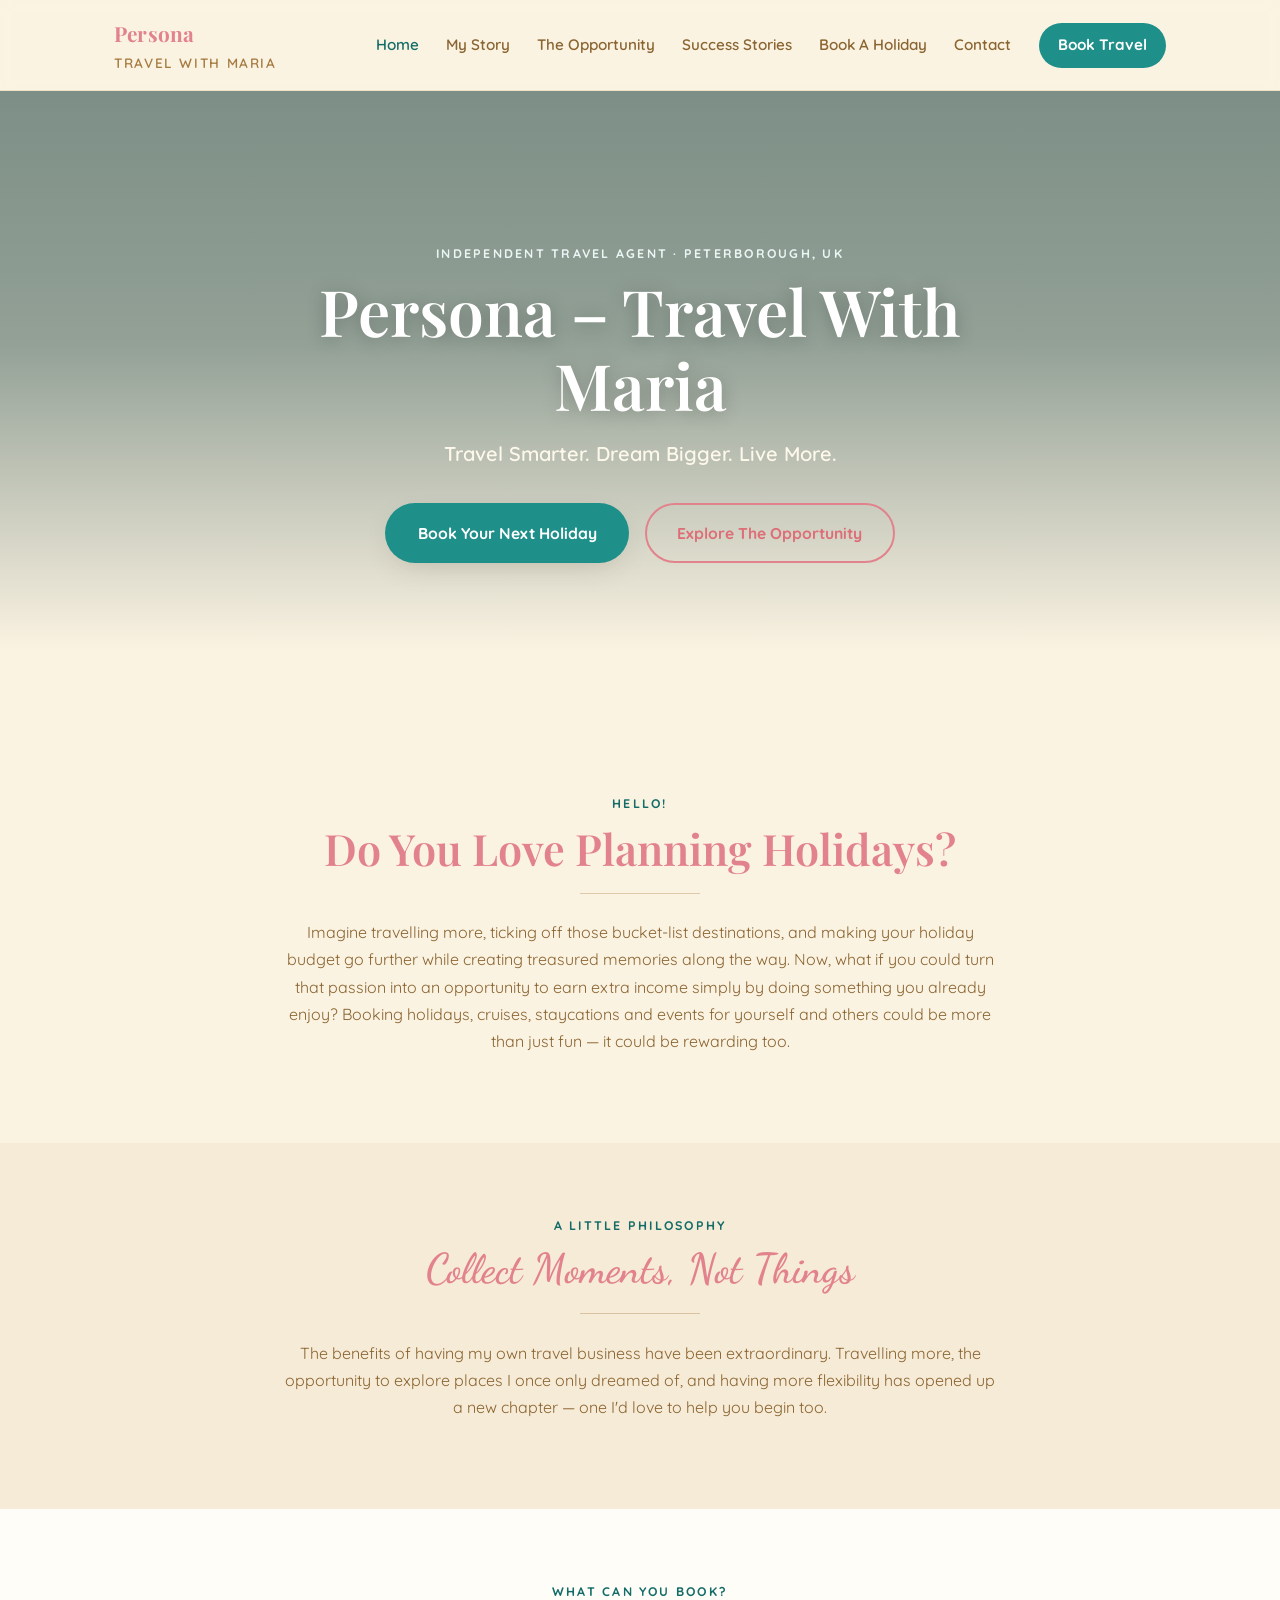
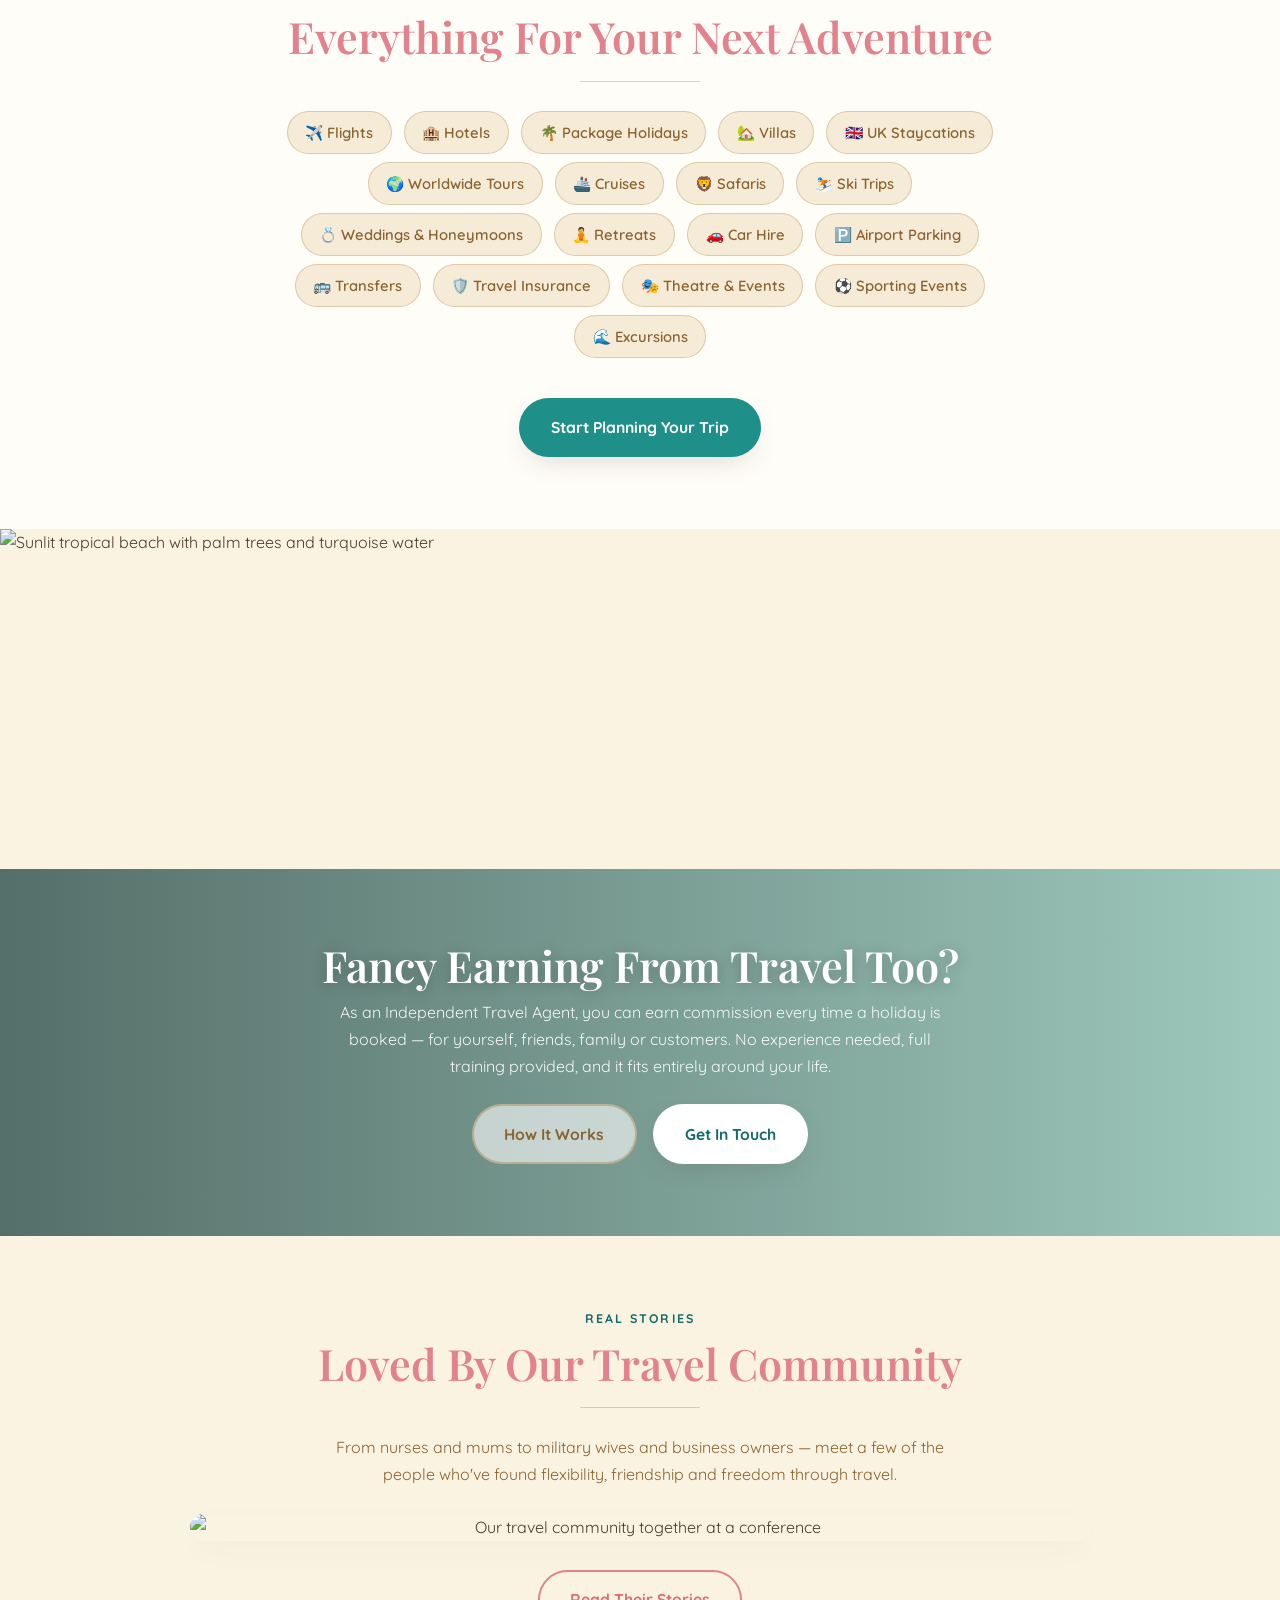
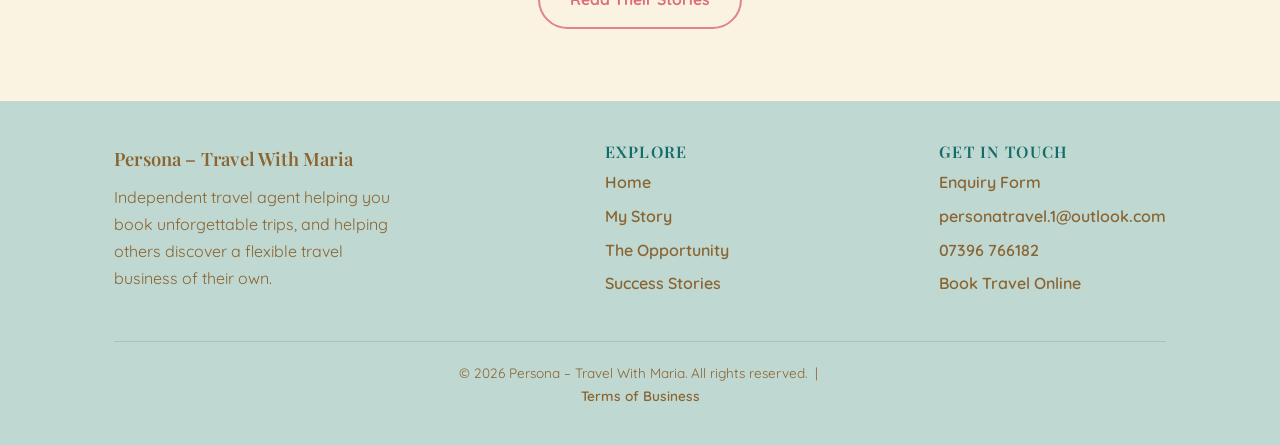
==== index.html @ ccb89469 "Add files via upload" ====
<!DOCTYPE html>
<html lang="en">
<head>
<meta charset="UTF-8">
<meta name="viewport" content="width=device-width, initial-scale=1.0">
<title>Persona – Travel With Maria | Independent Travel Agent</title>
<meta name="description" content="Travel smarter, dream bigger, live more. Book your next holiday or discover the flexible travel business opportunity with Maria.">
<link rel="stylesheet" href="style.css">
<meta property="og:type" content="website">
<meta property="og:title" content="Persona – Travel With Maria | Independent Travel Agent">
<meta property="og:description" content="Travel smarter, dream bigger, live more. Book your next holiday or discover the flexible travel business opportunity with Maria.">
<meta property="og:image" content="https://personatravelwithmaria.github.io/Persona-travel-with-maria/images/beach-calm-horizon.jpg">
<meta property="og:url" content="https://personatravelwithmaria.github.io/Persona-travel-with-maria/index.html">
<meta name="twitter:card" content="summary_large_image">
<meta name="twitter:title" content="Persona – Travel With Maria | Independent Travel Agent">
<meta name="twitter:description" content="Travel smarter, dream bigger, live more. Book your next holiday or discover the flexible travel business opportunity with Maria.">
<meta name="twitter:image" content="https://personatravelwithmaria.github.io/Persona-travel-with-maria/images/beach-calm-horizon.jpg">
</head>
<body>

<header class="site-header">
  <div class="nav-wrap">
    <a href="index.html" class="brand">Persona<span>Travel With Maria</span></a>
    <button class="nav-toggle" aria-label="Menu" onclick="document.querySelector('.main-nav').classList.toggle('open')">☰</button>
    <nav class="main-nav">
      <a href="index.html" class="active">Home</a>
      <a href="about.html">My Story</a>
      <a href="opportunity.html">The Opportunity</a>
      <a href="success-stories.html">Success Stories</a>
      <a href="holidays.html">Book A Holiday</a>
      <a href="contact.html">Contact</a>
      <a href="https://personatravelwithmaria.inteletravel.uk" target="_blank" rel="noopener" class="cta-link">Book Travel</a>
    </nav>
  </div>
</header>

<section class="hero photo" style="background-image:url('images/beach-calm-horizon.jpg');">
  <div class="container hero-inner">
    <span class="eyebrow">Independent Travel Agent · Peterborough, UK</span>
    <h1>Persona – Travel With Maria</h1>
    <p class="sub">Travel Smarter. Dream Bigger. Live More.</p>
    <div class="button-row">
      <a href="https://personatravelwithmaria.inteletravel.uk" target="_blank" rel="noopener" class="btn btn-primary">Book Your Next Holiday</a>
      <a href="opportunity.html" class="btn btn-outline">Explore The Opportunity</a>
    </div>
  </div>
</section>

<div class="wave" aria-hidden="true">
  <svg viewBox="0 0 1200 70" preserveAspectRatio="none"><path d="M0,30 C200,70 400,0 600,30 C800,60 1000,10 1200,35 L1200,70 L0,70 Z" fill="#fbf3e2"/></svg>
</div>

<section class="section cream">
  <div class="container center" style="max-width:760px;">
    <span class="eyebrow">Hello!</span>
    <h2>Do You Love Planning Holidays?</h2>
    <hr class="divider">
    <p>Imagine travelling more, ticking off those bucket-list destinations, and making your holiday budget go further while creating treasured memories along the way. Now, what if you could turn that passion into an opportunity to earn extra income simply by doing something you already enjoy? Booking holidays, cruises, staycations and events for yourself and others could be more than just fun — it could be rewarding too.</p>
  </div>
</section>

<section class="section soft">
  <div class="container center" style="max-width:760px;">
    <span class="eyebrow">A little philosophy</span>
    <h2 class="script" style="font-size:2.6rem; color:var(--coral);">Collect Moments, Not Things</h2>
    <hr class="divider">
    <p>The benefits of having my own travel business have been extraordinary. Travelling more, the opportunity to explore places I once only dreamed of, and having more flexibility has opened up a new chapter — one I'd love to help you begin too.</p>
  </div>
</section>

<section class="section white">
  <div class="container center">
    <span class="eyebrow">What Can You Book?</span>
    <h2>Everything For Your Next Adventure</h2>
    <hr class="divider">
    <div style="max-width:800px;margin:0 auto;">
      <span class="pill">✈️ Flights</span>
      <span class="pill">🏨 Hotels</span>
      <span class="pill">🌴 Package Holidays</span>
      <span class="pill">🏡 Villas</span>
      <span class="pill">🇬🇧 UK Staycations</span>
      <span class="pill">🌍 Worldwide Tours</span>
      <span class="pill">🚢 Cruises</span>
      <span class="pill">🦁 Safaris</span>
      <span class="pill">⛷️ Ski Trips</span>
      <span class="pill">💍 Weddings & Honeymoons</span>
      <span class="pill">🧘 Retreats</span>
      <span class="pill">🚗 Car Hire</span>
      <span class="pill">🅿️ Airport Parking</span>
      <span class="pill">🚌 Transfers</span>
      <span class="pill">🛡️ Travel Insurance</span>
      <span class="pill">🎭 Theatre & Events</span>
      <span class="pill">⚽ Sporting Events</span>
      <span class="pill">🌊 Excursions</span>
    </div>
    <div style="margin-top:2.2rem;">
      <a href="https://personatravelwithmaria.inteletravel.uk" target="_blank" rel="noopener" class="btn btn-primary">Start Planning Your Trip</a>
    </div>
  </div>
</section>

<img src="images/beach-palms-sunflare.jpg" alt="Sunlit tropical beach with palm trees and turquoise water" style="width:100%;height:340px;object-fit:cover;display:block;">

<section class="photo-banner" style="background-image:url('images/beach-sunset-cocktail.jpg');">
  <h2>Fancy Earning From Travel Too?</h2>
  <p>As an Independent Travel Agent, you can earn commission every time a holiday is booked — for yourself, friends, family or customers. No experience needed, full training provided, and it fits entirely around your life.</p>
  <div class="button-row">
    <a href="opportunity.html" class="btn btn-ghost">How It Works</a>
    <a href="contact.html" class="btn btn-primary" style="background:#fff;color:var(--teal-deep);">Get In Touch</a>
  </div>
</section>

<section class="section cream">
  <div class="container center">
    <span class="eyebrow">Real Stories</span>
    <h2>Loved By Our Travel Community</h2>
    <hr class="divider">
    <p style="max-width:640px;margin:0 auto 1.6rem;">From nurses and mums to military wives and business owners — meet a few of the people who've found flexibility, friendship and freedom through travel.</p>
    <img src="images/community-team-red.jpg" alt="Our travel community together at a conference" style="width:100%;max-width:900px;border-radius:var(--radius);box-shadow:var(--shadow);margin:0 auto 1.8rem;display:block;">
    <a href="success-stories.html" class="btn btn-outline">Read Their Stories</a>
  </div>
</section>

<footer class="site-footer">
  <div class="container">
    <div class="foot-grid">
      <div>
        <a href="index.html" class="brand" style="font-size:1.15rem;">Persona – Travel With Maria</a>
        <p style="margin-top:.6rem;max-width:280px;">Independent travel agent helping you book unforgettable trips, and helping others discover a flexible travel business of their own.</p>
      </div>
      <div>
        <h4>Explore</h4>
        <a href="index.html">Home</a>
        <a href="about.html">My Story</a>
        <a href="opportunity.html">The Opportunity</a>
        <a href="success-stories.html">Success Stories</a>
      </div>
      <div>
        <h4>Get In Touch</h4>
        <a href="contact.html">Enquiry Form</a>
        <a href="mailto:personatravel.1@outlook.com">personatravel.1@outlook.com</a>
        <a href="tel:+447396766182">07396 766182</a>
        <a href="https://personatravelwithmaria.inteletravel.uk" target="_blank" rel="noopener">Book Travel Online</a>
      </div>
    </div>
    <div class="foot-bottom">
      &copy; <span id="year"></span> Persona – Travel With Maria. All rights reserved. &nbsp;|&nbsp; <a href="terms.html">Terms of Business</a>
    </div>
  </div>
</footer>

<script>document.getElementById('year').textContent = new Date().getFullYear();</script>
</body>
</html>
---- style.css ----
/* ============================================
   Persona – Travel With Maria
   Shared stylesheet
   ============================================ */

@import url('https://fonts.googleapis.com/css2?family=Playfair+Display:ital,wght@0,500;0,600;0,700;1,500&family=Quicksand:wght@400;500;600;700&family=Dancing+Script:wght@600;700&display=swap');

:root{
  --cream: #fbf3e2;
  --cream-soft: #f6ebd6;
  --white: #fffdf8;
  --coral: #e2828c;
  --coral-deep: #dd6e77;
  --gold: #a5793f;
  --gold-dark: #8a6431;
  --sage: #bfd8d2;
  --sage-deep: #a9cbc3;
  --teal: #1f8f8a;
  --teal-deep: #146c68;
  --ink: #4a3c29;
  --shadow: 0 10px 30px -12px rgba(74,60,41,0.25);
  --radius: 18px;
}

*{ box-sizing: border-box; }

html{ scroll-behavior: smooth; }

body{
  margin: 0;
  font-family: 'Quicksand', sans-serif;
  color: var(--ink);
  background: var(--cream);
  line-height: 1.7;
  -webkit-font-smoothing: antialiased;
}

h1,h2,h3,h4{
  font-family: 'Playfair Display', serif;
  color: var(--coral);
  font-weight: 600;
  margin: 0 0 .5rem;
  line-height: 1.15;
}

h1{ font-size: clamp(2.4rem, 5vw, 4rem); }
h2{ font-size: clamp(1.9rem, 4vw, 2.7rem); }
h3{ font-size: 1.4rem; }

p{ margin: 0 0 1rem; color: var(--gold-dark); }

a{ color: inherit; }

.script{
  font-family: 'Dancing Script', cursive;
  color: var(--teal-deep);
}

.eyebrow{
  text-transform: uppercase;
  letter-spacing: .18em;
  font-size: .78rem;
  font-weight: 700;
  color: var(--teal-deep);
  display: block;
  margin-bottom: .6rem;
}

.container{
  max-width: 1100px;
  margin: 0 auto;
  padding: 0 1.5rem;
}

.section{
  padding: 4.5rem 0;
}
.section.tight{ padding: 3rem 0; }
.section.cream{ background: var(--cream); }
.section.soft{ background: var(--cream-soft); }
.section.white{ background: var(--white); }

.center{ text-align: center; }

.divider{
  border: none;
  border-top: 1px solid rgba(165,121,63,0.35);
  width: 120px;
  margin: 1.2rem auto 1.6rem;
  position: relative;
}
.divider.left{ margin-left: 0; }
.divider::after{
  content: "✦";
  position: absolute;
  top: -11px; left: 50%;
  transform: translateX(-50%);
  background: inherit;
  color: var(--gold);
  font-size: .8rem;
  padding: 0 .4rem;
}
.section.cream .divider::after{ background: var(--cream); }
.section.soft .divider::after{ background: var(--cream-soft); }
.section.white .divider::after{ background: var(--white); }

/* ---------- Wave divider (signature motif) ---------- */
.wave{
  display:block;
  width: 100%;
  height: 70px;
  line-height: 0;
}
.wave svg{ width:100%; height:100%; display:block; }

/* ---------- Header / Nav ---------- */
header.site-header{
  position: sticky;
  top: 0;
  z-index: 100;
  background: rgba(251,243,226,0.92);
  backdrop-filter: blur(6px);
  border-bottom: 1px solid rgba(165,121,63,0.15);
}
.nav-wrap{
  max-width: 1100px;
  margin: 0 auto;
  padding: 1rem 1.5rem;
  display: flex;
  align-items: center;
  justify-content: space-between;
  gap: 1rem;
}
.brand{
  font-family: 'Playfair Display', serif;
  color: var(--coral);
  font-size: 1.3rem;
  font-weight: 700;
  text-decoration: none;
  letter-spacing: .01em;
}
.brand span{ color: var(--gold); font-family:'Quicksand',sans-serif; font-weight:600; font-size:.85rem; display:block; letter-spacing:.12em; text-transform:uppercase;}
nav.main-nav{
  display: flex;
  align-items: center;
  gap: 1.7rem;
  flex-wrap: wrap;
}
nav.main-nav a{
  text-decoration: none;
  font-weight: 600;
  font-size: .95rem;
  color: var(--gold-dark);
  position: relative;
  padding: .2rem 0;
}
nav.main-nav a:hover, nav.main-nav a.active{ color: var(--teal-deep); }
nav.main-nav a.cta-link{
  background: var(--teal);
  color: #fff !important;
  padding: .6rem 1.2rem;
  border-radius: 999px;
  font-weight: 700;
}
nav.main-nav a.cta-link:hover{ background: var(--teal-deep); }

.nav-toggle{ display:none; }

/* ---------- Hero ---------- */
.hero{
  position: relative;
  padding: 5.5rem 0 4rem;
  background: linear-gradient(180deg, #eaf6f4 0%, var(--cream) 70%);
  overflow: hidden;
  text-align: center;
}
.hero::before{
  content:"";
  position:absolute; inset:0 0 auto 0; height: 260px;
  background:
    radial-gradient(60% 70% at 20% 0%, rgba(31,143,138,0.35), transparent 60%),
    radial-gradient(50% 60% at 80% 0%, rgba(191,216,210,0.55), transparent 60%),
    linear-gradient(180deg, #1f8f8a 0%, #63b9b1 35%, #cfe9e3 75%, rgba(251,243,226,0) 100%);
  opacity: .9;
}
.hero-inner{ position: relative; z-index: 2; max-width: 780px; margin: 0 auto; padding-top: 2.5rem;}
.hero .eyebrow{ color: var(--teal-deep); }
.hero h1{ margin-bottom: .3rem; }
.hero .sub{
  font-family: 'Quicksand', sans-serif;
  color: var(--gold-dark);
  font-size: 1.25rem;
  font-weight: 600;
  margin: 1rem 0 2rem;
}

/* ---------- Photo hero variant ---------- */
.hero.photo{
  background-size: cover;
  background-position: center;
  padding: 7rem 0 5.5rem;
}
.hero.photo::before{
  background: linear-gradient(180deg, rgba(20,60,58,.55) 0%, rgba(20,60,58,.45) 45%, rgba(251,243,226,0.97) 100%);
  height: 100%;
  opacity: 1;
}
.hero.photo .eyebrow{ color: #eaf6f4; }
.hero.photo h1{ color: #fff; text-shadow: 0 2px 18px rgba(0,0,0,.25); }
.hero.photo .sub{ color: #fdf8ea; }

/* ---------- Full-bleed photo banner (mid page) ---------- */
.photo-banner{
  position: relative;
  background-size: cover;
  background-position: center;
  padding: 4.5rem 1.5rem;
  text-align: center;
  color: #fff;
}
.photo-banner::before{
  content:"";
  position:absolute; inset:0;
  background: linear-gradient(90deg, rgba(20,60,58,.72), rgba(31,143,138,.42));
}
.photo-banner > *{ position: relative; z-index: 2; }
.photo-banner h2{ color: #fff; text-shadow: 0 2px 14px rgba(0,0,0,.25); }
.photo-banner p{ color: rgba(255,255,255,.92); max-width: 640px; margin: 0 auto 1.5rem; }
.button-row{
  display: flex;
  gap: 1rem;
  justify-content: center;
  flex-wrap: wrap;
}

/* ---------- Buttons ---------- */
.btn{
  display: inline-block;
  padding: .9rem 1.9rem;
  border-radius: 999px;
  font-weight: 700;
  text-decoration: none;
  font-size: .98rem;
  border: 2px solid transparent;
  transition: transform .15s ease, box-shadow .15s ease, background .15s ease;
  cursor: pointer;
}
.btn:hover{ transform: translateY(-2px); }
.btn-primary{ background: var(--teal); color: #fff; box-shadow: var(--shadow); }
.btn-primary:hover{ background: var(--teal-deep); }
.btn-outline{ background: transparent; border-color: var(--coral); color: var(--coral-deep); }
.btn-outline:hover{ background: var(--coral); color: #fff; }
.btn-ghost{ background: rgba(255,255,255,0.6); border-color: rgba(165,121,63,.4); color: var(--gold-dark); }

/* ---------- Cards / Grids ---------- */
.grid{
  display: grid;
  gap: 1.6rem;
}
.grid.cols-2{ grid-template-columns: repeat(2, 1fr); }
.grid.cols-3{ grid-template-columns: repeat(3, 1fr); }
.grid.cols-4{ grid-template-columns: repeat(4, 1fr); }

.card{
  background: var(--white);
  border-radius: var(--radius);
  padding: 2rem 1.8rem;
  box-shadow: var(--shadow);
  border: 1px solid rgba(165,121,63,.12);
}
.card h3{ color: var(--coral); }
.card .icon{ font-size: 1.9rem; display:block; margin-bottom: .7rem; }

.pill{
  display:inline-block;
  background: var(--cream-soft);
  color: var(--gold-dark);
  border: 1px solid rgba(165,121,63,.3);
  border-radius: 999px;
  padding: .5rem 1.1rem;
  font-weight: 600;
  font-size: .92rem;
  margin: .25rem;
}

.avatar{
  width: 76px; height: 76px;
  border-radius: 50%;
  background: linear-gradient(135deg, var(--teal), var(--sage-deep));
  color: #fff;
  display:flex; align-items:center; justify-content:center;
  font-family:'Playfair Display',serif;
  font-size: 1.6rem;
  font-weight: 700;
  margin: 0 auto 1rem;
  box-shadow: var(--shadow);
}
.avatar-photo{
  width: 108px; height: 108px;
  border-radius: 22px;
  object-fit: cover;
  display: block;
  margin: 0 auto 1rem;
  box-shadow: var(--shadow);
  border: 3px solid var(--white);
  background: var(--cream-soft);
}

/* ---------- Banner strips ---------- */
.strip{
  background: linear-gradient(90deg, var(--teal-deep), var(--teal));
  color: #fff;
  text-align: center;
  padding: 3.4rem 1.5rem;
}
.strip h2{ color: #fff; }
.strip p{ color: rgba(255,255,255,.9); max-width: 640px; margin: 0 auto 1.6rem; }

.sage-band{ background: var(--sage); height: 60px; }

/* ---------- FAQ ---------- */
details.faq{
  background: var(--white);
  border-radius: 14px;
  padding: 1.1rem 1.4rem;
  margin-bottom: .9rem;
  border: 1px solid rgba(165,121,63,.15);
  box-shadow: var(--shadow);
}
details.faq summary{
  cursor: pointer;
  font-weight: 700;
  color: var(--coral-deep);
  font-family:'Playfair Display',serif;
  font-size: 1.05rem;
  list-style: none;
}
details.faq summary::-webkit-details-marker{ display:none; }
details.faq summary::after{
  content: "+";
  float: right;
  color: var(--teal);
  font-weight: 700;
  font-size: 1.2rem;
}
details.faq[open] summary::after{ content: "–"; }
details.faq p{ margin-top: .8rem; }

/* ---------- Testimonial ---------- */
.testimonial{
  background: var(--white);
  border-radius: var(--radius);
  padding: 2.2rem;
  box-shadow: var(--shadow);
  border: 1px solid rgba(165,121,63,.12);
}
.testimonial h3{ font-family:'Dancing Script',cursive; font-size:1.9rem; color: var(--gold); margin-bottom: .4rem;}
.testimonial p{ font-size: .97rem; }

/* ---------- Footer ---------- */
footer.site-footer{
  background: var(--sage);
  padding: 2.6rem 0 2rem;
  color: var(--gold-dark);
}
footer.site-footer .foot-grid{
  display:flex; flex-wrap:wrap; gap: 2rem; justify-content: space-between; align-items:flex-start;
}
footer.site-footer h4{ color: var(--teal-deep); font-size:1rem; text-transform:uppercase; letter-spacing:.08em; }
footer.site-footer a{ text-decoration:none; color: var(--gold-dark); display:block; margin-bottom:.4rem; font-weight:600;}
footer.site-footer a:hover{ color: var(--teal-deep); }
.foot-bottom{
  text-align:center;
  margin-top: 2rem;
  padding-top: 1.2rem;
  border-top: 1px solid rgba(74,60,41,.15);
  font-size: .85rem;
}
.foot-bottom a{ display:inline; color: var(--teal-deep); }

/* ---------- Forms ---------- */
form.enquiry{
  background: var(--white);
  border-radius: var(--radius);
  padding: 2.4rem;
  box-shadow: var(--shadow);
  border: 1px solid rgba(165,121,63,.12);
  max-width: 640px;
  margin: 0 auto;
}
.field{ margin-bottom: 1.3rem; }
.field label{
  display:block;
  font-weight: 700;
  color: var(--gold-dark);
  margin-bottom: .4rem;
  font-size: .92rem;
}
.field input, .field select, .field textarea{
  width: 100%;
  padding: .8rem 1rem;
  border-radius: 10px;
  border: 1.5px solid rgba(165,121,63,.35);
  background: var(--cream-soft);
  font-family: 'Quicksand', sans-serif;
  font-size: .97rem;
  color: var(--ink);
}
.field textarea{ min-height: 130px; resize: vertical; }
.field input:focus, .field select:focus, .field textarea:focus{
  outline: 3px solid rgba(31,143,138,.35);
  border-color: var(--teal);
}
.contact-info{
  display:flex; gap: 1.4rem; flex-wrap: wrap; justify-content:center; margin: 1.6rem 0 2.6rem;
}
.contact-info .item{
  background: var(--white);
  border-radius: 14px;
  padding: 1.1rem 1.6rem;
  box-shadow: var(--shadow);
  font-weight: 700;
  color: var(--teal-deep);
  text-decoration: none;
  border: 1px solid rgba(165,121,63,.12);
}
.contact-info .item span{ display:block; color: var(--gold-dark); font-weight:600; font-size:.8rem; text-transform:uppercase; letter-spacing:.06em; }

/* ---------- Terms page ---------- */
.legal h2{ margin-top: 2.2rem; font-size: 1.35rem; }
.legal ul{ color: var(--gold-dark); }
.legal p, .legal li{ color: var(--gold-dark); }
.legal .meta{ color: var(--teal-deep); font-weight: 700; }

/* ---------- Responsive ---------- */
@media (max-width: 860px){
  .grid.cols-2, .grid.cols-3, .grid.cols-4{ grid-template-columns: 1fr; }
  .contact-info{ flex-direction: column; align-items: stretch; }
}
@media (max-width: 720px){
  nav.main-nav{
    position: fixed; inset: 64px 0 auto auto;
    flex-direction: column;
    background: var(--cream);
    width: 220px;
    padding: 1.2rem;
    border-radius: 0 0 0 14px;
    box-shadow: var(--shadow);
    align-items: flex-start;
    transform: translateX(110%);
    transition: transform .25s ease;
  }
  nav.main-nav.open{ transform: translateX(0); }
  .nav-toggle{
    display:block;
    background:none; border:none; font-size:1.6rem; color:var(--coral); cursor:pointer;
  }
}
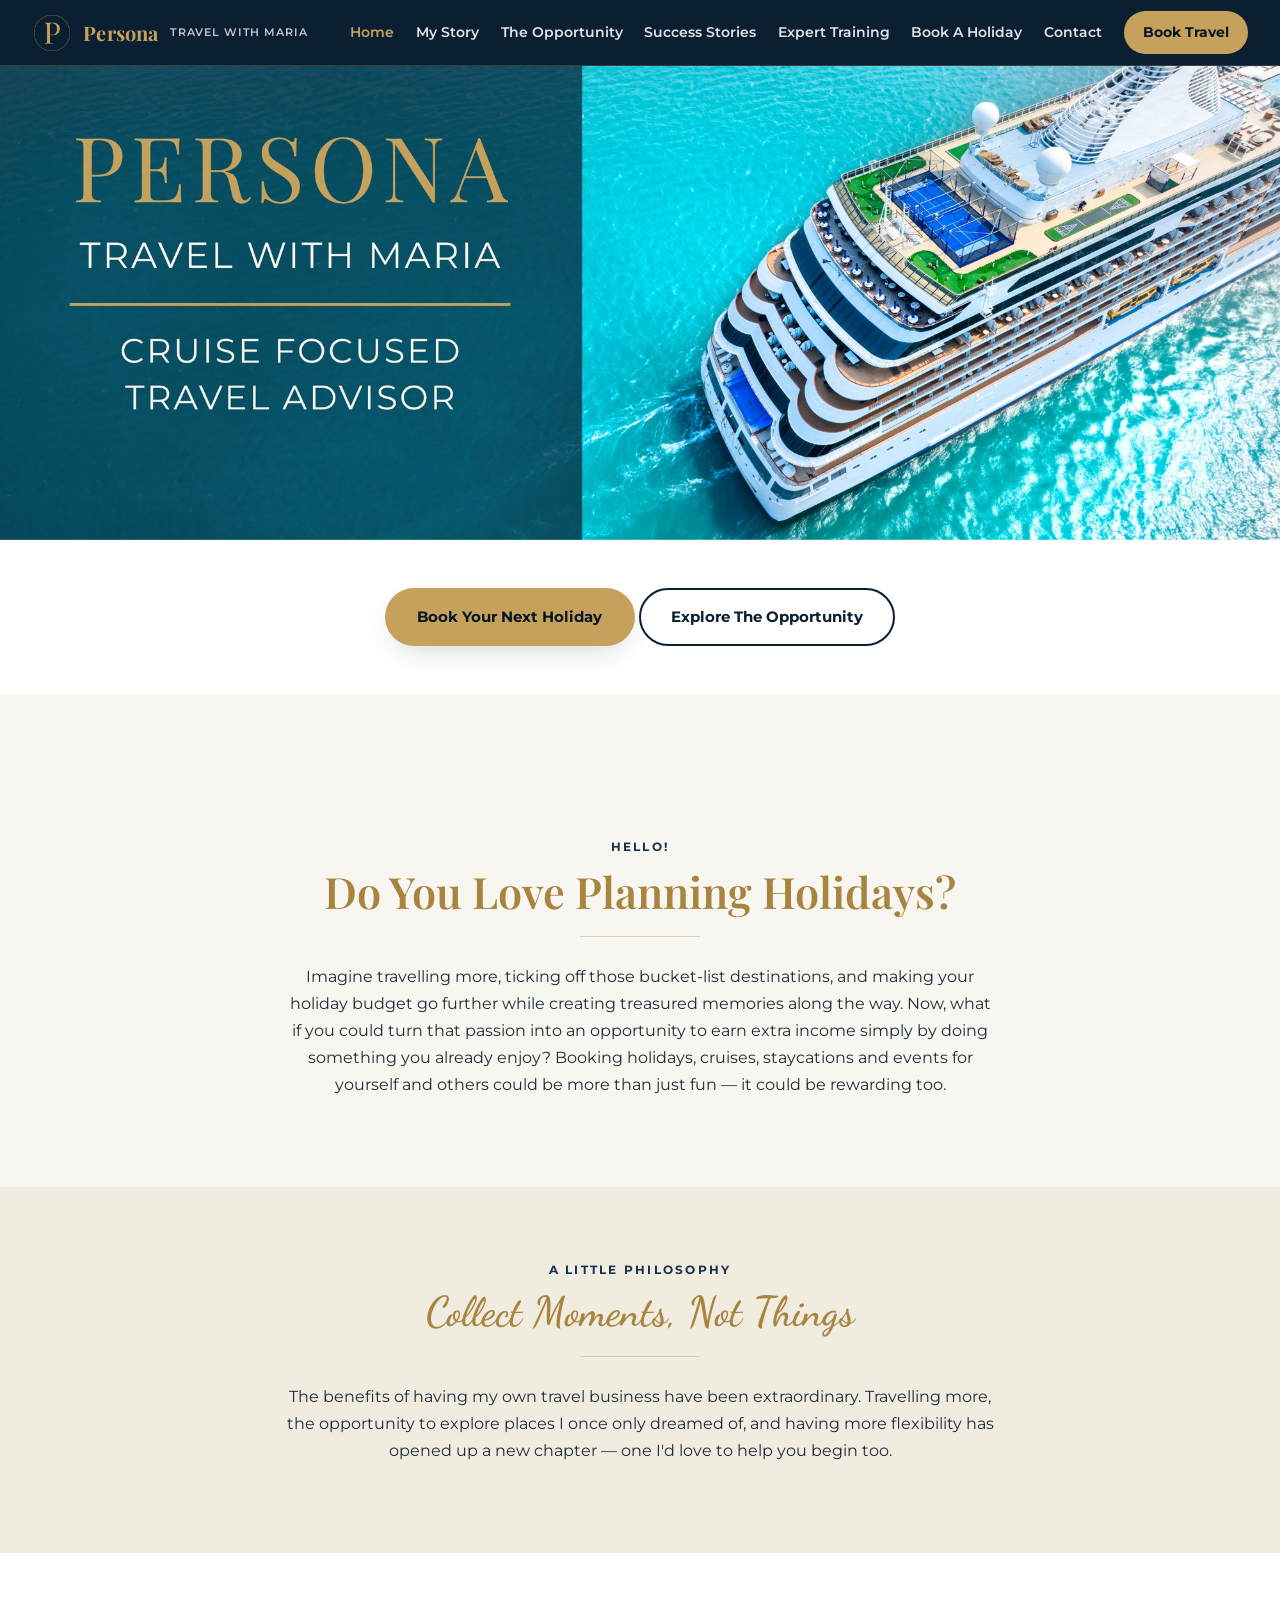
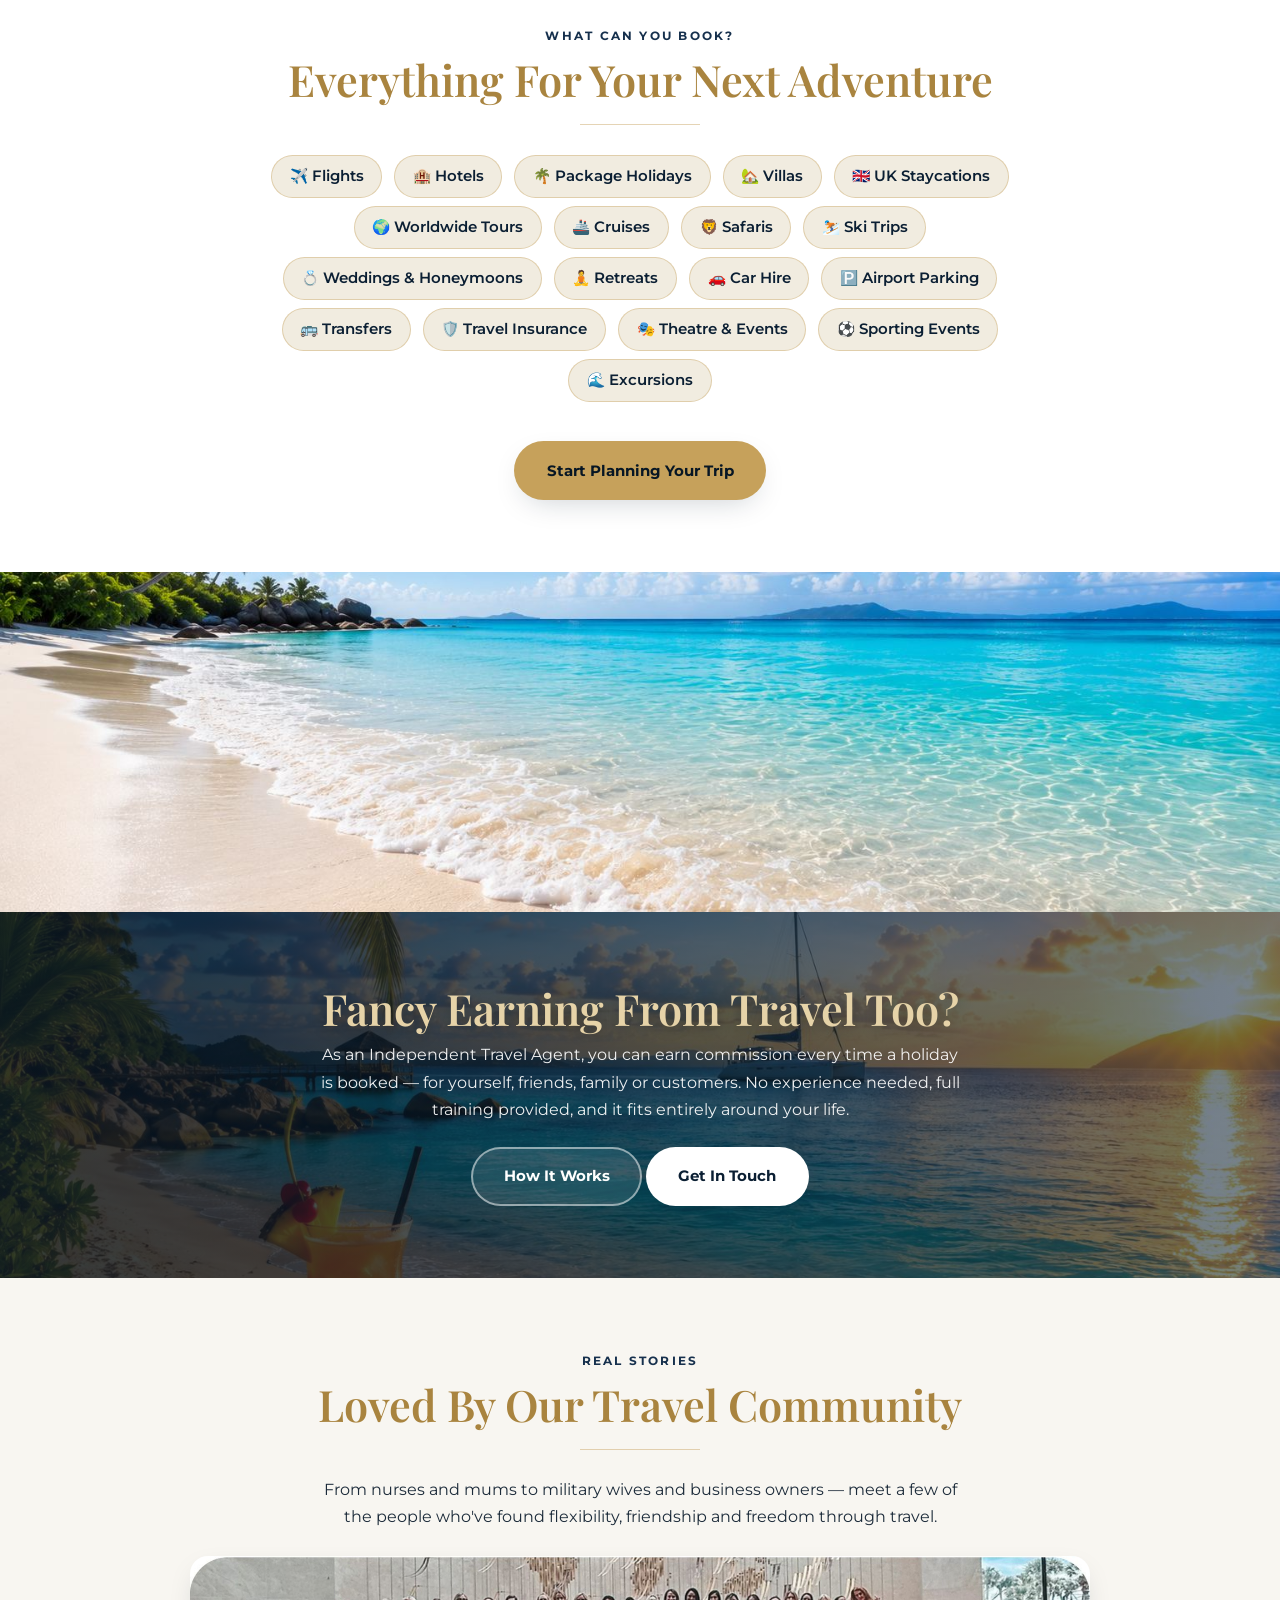
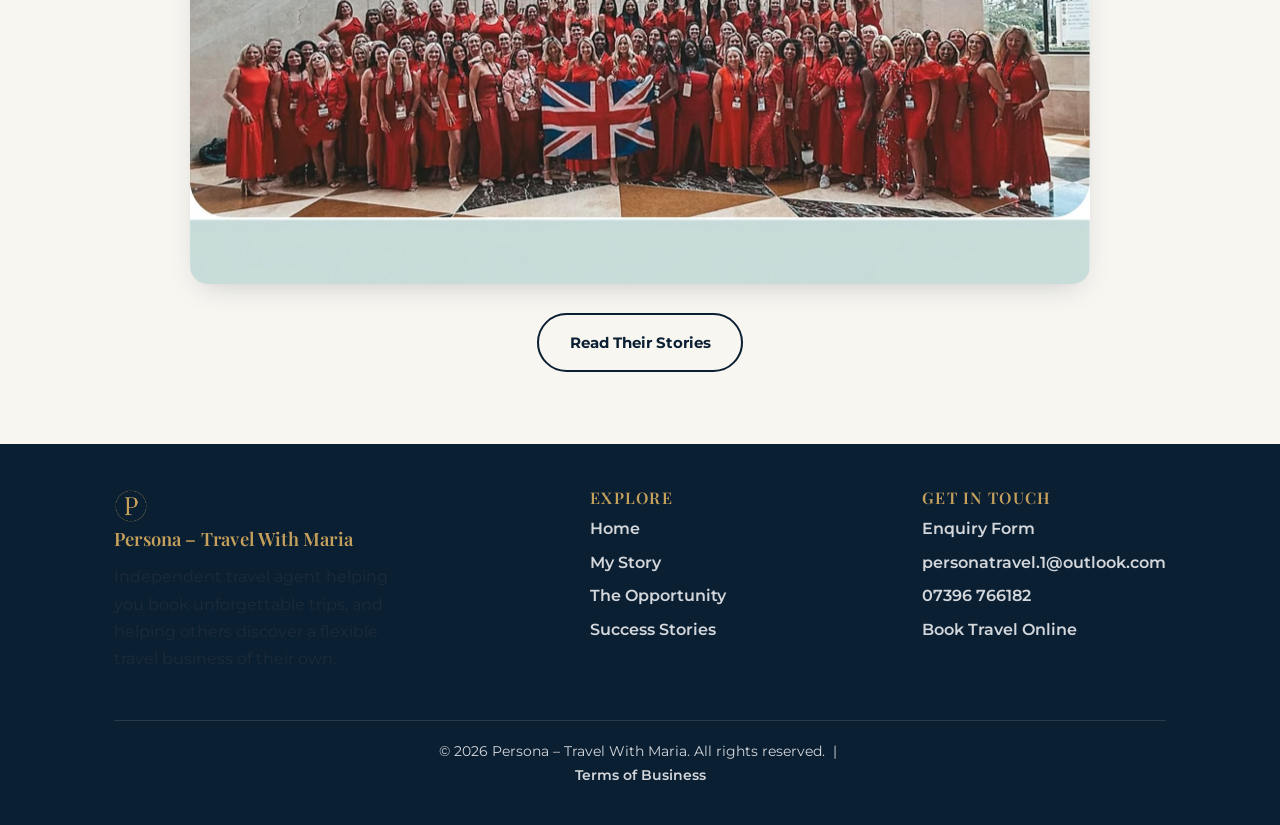
==== commit de3d5da7: "Add files via upload" ====
--- a/index.html
+++ b/index.html
@@ -20,13 +20,14 @@
 
 <header class="site-header">
   <div class="nav-wrap">
-    <a href="index.html" class="brand">Persona<span>Travel With Maria</span></a>
+    <a href="index.html" class="brand"><img src="images/logo-p.png" alt="Persona logo" class="logo-mark">Persona<span>Travel With Maria</span></a>
     <button class="nav-toggle" aria-label="Menu" onclick="document.querySelector('.main-nav').classList.toggle('open')">☰</button>
     <nav class="main-nav">
       <a href="index.html" class="active">Home</a>
       <a href="about.html">My Story</a>
       <a href="opportunity.html">The Opportunity</a>
       <a href="success-stories.html">Success Stories</a>
+      <a href="training.html">Expert Training</a>
       <a href="holidays.html">Book A Holiday</a>
       <a href="contact.html">Contact</a>
       <a href="https://personatravelwithmaria.inteletravel.uk" target="_blank" rel="noopener" class="cta-link">Book Travel</a>
@@ -34,11 +35,10 @@
   </div>
 </header>
 
-<section class="hero photo" style="background-image:url('images/beach-calm-horizon.jpg');">
-  <div class="container hero-inner">
-    <span class="eyebrow">Independent Travel Agent · Peterborough, UK</span>
-    <h1>Persona – Travel With Maria</h1>
-    <p class="sub">Travel Smarter. Dream Bigger. Live More.</p>
+<img src="images/persona-cruise-banner.jpg" alt="Persona - Travel With Maria, Cruise Focused Travel Advisor" style="width:100%;height:auto;display:block;">
+
+<section class="section white tight">
+  <div class="container center">
     <div class="button-row">
       <a href="https://personatravelwithmaria.inteletravel.uk" target="_blank" rel="noopener" class="btn btn-primary">Book Your Next Holiday</a>
       <a href="opportunity.html" class="btn btn-outline">Explore The Opportunity</a>
@@ -47,7 +47,7 @@
 </section>
 
 <div class="wave" aria-hidden="true">
-  <svg viewBox="0 0 1200 70" preserveAspectRatio="none"><path d="M0,30 C200,70 400,0 600,30 C800,60 1000,10 1200,35 L1200,70 L0,70 Z" fill="#fbf3e2"/></svg>
+  <svg viewBox="0 0 1200 70" preserveAspectRatio="none"><path d="M0,30 C200,70 400,0 600,30 C800,60 1000,10 1200,35 L1200,70 L0,70 Z" fill="#f8f6f1"/></svg>
 </div>
 
 <section class="section cream">
@@ -62,7 +62,7 @@
 <section class="section soft">
   <div class="container center" style="max-width:760px;">
     <span class="eyebrow">A little philosophy</span>
-    <h2 class="script" style="font-size:2.6rem; color:var(--coral);">Collect Moments, Not Things</h2>
+    <h2 class="script" style="font-size:2.6rem; color:var(--gold-deep);">Collect Moments, Not Things</h2>
     <hr class="divider">
     <p>The benefits of having my own travel business have been extraordinary. Travelling more, the opportunity to explore places I once only dreamed of, and having more flexibility has opened up a new chapter — one I'd love to help you begin too.</p>
   </div>
@@ -106,7 +106,7 @@
   <p>As an Independent Travel Agent, you can earn commission every time a holiday is booked — for yourself, friends, family or customers. No experience needed, full training provided, and it fits entirely around your life.</p>
   <div class="button-row">
     <a href="opportunity.html" class="btn btn-ghost">How It Works</a>
-    <a href="contact.html" class="btn btn-primary" style="background:#fff;color:var(--teal-deep);">Get In Touch</a>
+    <a href="contact.html" class="btn btn-primary" style="background:#fff;color:var(--navy);">Get In Touch</a>
   </div>
 </section>
 
@@ -125,7 +125,7 @@
   <div class="container">
     <div class="foot-grid">
       <div>
-        <a href="index.html" class="brand" style="font-size:1.15rem;">Persona – Travel With Maria</a>
+        <a href="index.html" class="brand" style="font-size:1.15rem;"><img src="images/logo-p.png" alt="Persona logo" class="logo-mark" style="width:34px;height:34px;">Persona – Travel With Maria</a>
         <p style="margin-top:.6rem;max-width:280px;">Independent travel agent helping you book unforgettable trips, and helping others discover a flexible travel business of their own.</p>
       </div>
       <div>
--- a/style.css
+++ b/style.css
@@ -1,24 +1,22 @@
 /* ============================================
    Persona – Travel With Maria
-   Shared stylesheet
+   Shared stylesheet — Navy & Gold Edition
    ============================================ */
 
-@import url('https://fonts.googleapis.com/css2?family=Playfair+Display:ital,wght@0,500;0,600;0,700;1,500&family=Quicksand:wght@400;500;600;700&family=Dancing+Script:wght@600;700&display=swap');
+@import url('https://fonts.googleapis.com/css2?family=Playfair+Display:ital,wght@0,500;0,600;0,700;1,500&family=Montserrat:wght@400;500;600;700;800&family=Dancing+Script:wght@600;700&display=swap');
 
 :root{
-  --cream: #fbf3e2;
-  --cream-soft: #f6ebd6;
-  --white: #fffdf8;
-  --coral: #e2828c;
-  --coral-deep: #dd6e77;
-  --gold: #a5793f;
-  --gold-dark: #8a6431;
-  --sage: #bfd8d2;
-  --sage-deep: #a9cbc3;
-  --teal: #1f8f8a;
-  --teal-deep: #146c68;
-  --ink: #4a3c29;
-  --shadow: 0 10px 30px -12px rgba(74,60,41,0.25);
+  --navy: #0b1f33;
+  --navy-deep: #071624;
+  --navy-soft: #16304d;
+  --gold: #c6a15b;
+  --gold-deep: #a9843f;
+  --gold-light: #e6d3a8;
+  --white: #ffffff;
+  --ivory: #f8f6f1;
+  --ivory-soft: #f1ece0;
+  --ink: #1c2b3a;
+  --shadow: 0 10px 30px -12px rgba(11,31,51,0.25);
   --radius: 18px;
 }
 
@@ -28,16 +26,16 @@
 
 body{
   margin: 0;
-  font-family: 'Quicksand', sans-serif;
+  font-family: 'Montserrat', sans-serif;
   color: var(--ink);
-  background: var(--cream);
+  background: var(--ivory);
   line-height: 1.7;
   -webkit-font-smoothing: antialiased;
 }
 
 h1,h2,h3,h4{
   font-family: 'Playfair Display', serif;
-  color: var(--coral);
+  color: var(--gold-deep);
   font-weight: 600;
   margin: 0 0 .5rem;
   line-height: 1.15;
@@ -47,13 +45,13 @@
 h2{ font-size: clamp(1.9rem, 4vw, 2.7rem); }
 h3{ font-size: 1.4rem; }
 
-p{ margin: 0 0 1rem; color: var(--gold-dark); }
+p{ margin: 0 0 1rem; color: var(--ink); }
 
 a{ color: inherit; }
 
 .script{
   font-family: 'Dancing Script', cursive;
-  color: var(--teal-deep);
+  color: var(--gold-deep);
 }
 
 .eyebrow{
@@ -61,7 +59,7 @@
   letter-spacing: .18em;
   font-size: .78rem;
   font-weight: 700;
-  color: var(--teal-deep);
+  color: var(--navy-soft);
   display: block;
   margin-bottom: .6rem;
 }
@@ -76,15 +74,15 @@
   padding: 4.5rem 0;
 }
 .section.tight{ padding: 3rem 0; }
-.section.cream{ background: var(--cream); }
-.section.soft{ background: var(--cream-soft); }
+.section.cream{ background: var(--ivory); }
+.section.soft{ background: var(--ivory-soft); }
 .section.white{ background: var(--white); }
 
 .center{ text-align: center; }
 
 .divider{
   border: none;
-  border-top: 1px solid rgba(165,121,63,0.35);
+  border-top: 1px solid rgba(198,161,91,0.45);
   width: 120px;
   margin: 1.2rem auto 1.6rem;
   position: relative;
@@ -100,8 +98,8 @@
   font-size: .8rem;
   padding: 0 .4rem;
 }
-.section.cream .divider::after{ background: var(--cream); }
-.section.soft .divider::after{ background: var(--cream-soft); }
+.section.cream .divider::after{ background: var(--ivory); }
+.section.soft .divider::after{ background: var(--ivory-soft); }
 .section.white .divider::after{ background: var(--white); }
 
 /* ---------- Wave divider (signature motif) ---------- */
@@ -118,51 +116,60 @@
   position: sticky;
   top: 0;
   z-index: 100;
-  background: rgba(251,243,226,0.92);
-  backdrop-filter: blur(6px);
-  border-bottom: 1px solid rgba(165,121,63,0.15);
+  background: var(--navy);
+  border-bottom: 1px solid rgba(198,161,91,0.25);
 }
 .nav-wrap{
-  max-width: 1100px;
+  max-width: 1500px;
   margin: 0 auto;
-  padding: 1rem 1.5rem;
+  padding: .7rem 2rem;
   display: flex;
   align-items: center;
   justify-content: space-between;
   gap: 1rem;
 }
 .brand{
+  display: flex;
+  align-items: center;
+  gap: .7rem;
   font-family: 'Playfair Display', serif;
-  color: var(--coral);
-  font-size: 1.3rem;
+  color: var(--gold);
+  font-size: 1.25rem;
   font-weight: 700;
   text-decoration: none;
   letter-spacing: .01em;
 }
-.brand span{ color: var(--gold); font-family:'Quicksand',sans-serif; font-weight:600; font-size:.85rem; display:block; letter-spacing:.12em; text-transform:uppercase;}
+.brand img.logo-mark{
+  width: 40px;
+  height: 40px;
+  display: block;
+  border-radius: 50%;
+}
+.brand span{ color: rgba(255,255,255,.75); font-family:'Montserrat',sans-serif; font-weight:600; font-size:.68rem; display:block; letter-spacing:.08em; text-transform:uppercase; white-space:nowrap;}
 nav.main-nav{
   display: flex;
   align-items: center;
-  gap: 1.7rem;
+  gap: 1.35rem;
   flex-wrap: wrap;
 }
 nav.main-nav a{
   text-decoration: none;
   font-weight: 600;
-  font-size: .95rem;
-  color: var(--gold-dark);
+  font-size: .87rem;
+  color: rgba(255,255,255,.88);
   position: relative;
   padding: .2rem 0;
-}
-nav.main-nav a:hover, nav.main-nav a.active{ color: var(--teal-deep); }
+  white-space: nowrap;
+}
+nav.main-nav a:hover, nav.main-nav a.active{ color: var(--gold); }
 nav.main-nav a.cta-link{
-  background: var(--teal);
-  color: #fff !important;
+  background: var(--gold);
+  color: var(--navy-deep) !important;
   padding: .6rem 1.2rem;
   border-radius: 999px;
   font-weight: 700;
 }
-nav.main-nav a.cta-link:hover{ background: var(--teal-deep); }
+nav.main-nav a.cta-link:hover{ background: var(--gold-light); }
 
 .nav-toggle{ display:none; }
 
@@ -170,27 +177,26 @@
 .hero{
   position: relative;
   padding: 5.5rem 0 4rem;
-  background: linear-gradient(180deg, #eaf6f4 0%, var(--cream) 70%);
+  background: linear-gradient(160deg, var(--navy) 0%, var(--navy-deep) 100%);
   overflow: hidden;
   text-align: center;
 }
 .hero::before{
   content:"";
-  position:absolute; inset:0 0 auto 0; height: 260px;
+  position:absolute; inset:0;
   background:
-    radial-gradient(60% 70% at 20% 0%, rgba(31,143,138,0.35), transparent 60%),
-    radial-gradient(50% 60% at 80% 0%, rgba(191,216,210,0.55), transparent 60%),
-    linear-gradient(180deg, #1f8f8a 0%, #63b9b1 35%, #cfe9e3 75%, rgba(251,243,226,0) 100%);
-  opacity: .9;
+    radial-gradient(55% 65% at 15% -10%, rgba(198,161,91,0.18), transparent 60%),
+    radial-gradient(45% 55% at 85% 0%, rgba(198,161,91,0.10), transparent 60%);
+  opacity: 1;
 }
 .hero-inner{ position: relative; z-index: 2; max-width: 780px; margin: 0 auto; padding-top: 2.5rem;}
-.hero .eyebrow{ color: var(--teal-deep); }
-.hero h1{ margin-bottom: .3rem; }
+.hero .eyebrow{ color: var(--gold-light); }
+.hero h1{ margin-bottom: .3rem; color: #fff; }
 .hero .sub{
-  font-family: 'Quicksand', sans-serif;
-  color: var(--gold-dark);
-  font-size: 1.25rem;
-  font-weight: 600;
+  font-family: 'Montserrat', sans-serif;
+  color: rgba(255,255,255,.88);
+  font-size: 1.2rem;
+  font-weight: 500;
   margin: 1rem 0 2rem;
 }
 
@@ -201,13 +207,12 @@
   padding: 7rem 0 5.5rem;
 }
 .hero.photo::before{
-  background: linear-gradient(180deg, rgba(20,60,58,.55) 0%, rgba(20,60,58,.45) 45%, rgba(251,243,226,0.97) 100%);
-  height: 100%;
+  background: linear-gradient(180deg, rgba(7,22,36,.72) 0%, rgba(11,31,51,.6) 45%, rgba(11,31,51,.88) 100%);
   opacity: 1;
 }
-.hero.photo .eyebrow{ color: #eaf6f4; }
-.hero.photo h1{ color: #fff; text-shadow: 0 2px 18px rgba(0,0,0,.25); }
-.hero.photo .sub{ color: #fdf8ea; }
+.hero.photo .eyebrow{ color: var(--gold-light); }
+.hero.photo h1{ color: #fff; text-shadow: 0 2px 18px rgba(0,0,0,.35); }
+.hero.photo .sub{ color: rgba(255,255,255,.92); }
 
 /* ---------- Full-bleed photo banner (mid page) ---------- */
 .photo-banner{
@@ -221,17 +226,11 @@
 .photo-banner::before{
   content:"";
   position:absolute; inset:0;
-  background: linear-gradient(90deg, rgba(20,60,58,.72), rgba(31,143,138,.42));
+  background: linear-gradient(90deg, rgba(7,22,36,.82), rgba(11,31,51,.55));
 }
 .photo-banner > *{ position: relative; z-index: 2; }
-.photo-banner h2{ color: #fff; text-shadow: 0 2px 14px rgba(0,0,0,.25); }
+.photo-banner h2{ color: var(--gold-light); text-shadow: 0 2px 14px rgba(0,0,0,.3); }
 .photo-banner p{ color: rgba(255,255,255,.92); max-width: 640px; margin: 0 auto 1.5rem; }
-.button-row{
-  display: flex;
-  gap: 1rem;
-  justify-content: center;
-  flex-wrap: wrap;
-}
 
 /* ---------- Buttons ---------- */
 .btn{
@@ -240,17 +239,18 @@
   border-radius: 999px;
   font-weight: 700;
   text-decoration: none;
-  font-size: .98rem;
+  font-size: .95rem;
   border: 2px solid transparent;
   transition: transform .15s ease, box-shadow .15s ease, background .15s ease;
   cursor: pointer;
 }
 .btn:hover{ transform: translateY(-2px); }
-.btn-primary{ background: var(--teal); color: #fff; box-shadow: var(--shadow); }
-.btn-primary:hover{ background: var(--teal-deep); }
-.btn-outline{ background: transparent; border-color: var(--coral); color: var(--coral-deep); }
-.btn-outline:hover{ background: var(--coral); color: #fff; }
-.btn-ghost{ background: rgba(255,255,255,0.6); border-color: rgba(165,121,63,.4); color: var(--gold-dark); }
+.btn-primary{ background: var(--gold); color: var(--navy-deep); box-shadow: var(--shadow); }
+.btn-primary:hover{ background: var(--gold-light); }
+.btn-outline{ background: transparent; border-color: var(--navy); color: var(--navy); }
+.btn-outline:hover{ background: var(--navy); color: #fff; }
+.btn-ghost{ background: rgba(255,255,255,0.1); border-color: rgba(255,255,255,.5); color: #fff; }
+.btn-ghost:hover{ background: rgba(255,255,255,0.2); }
 
 /* ---------- Cards / Grids ---------- */
 .grid{
@@ -266,16 +266,16 @@
   border-radius: var(--radius);
   padding: 2rem 1.8rem;
   box-shadow: var(--shadow);
-  border: 1px solid rgba(165,121,63,.12);
-}
-.card h3{ color: var(--coral); }
+  border: 1px solid rgba(198,161,91,.18);
+}
+.card h3{ color: var(--gold-deep); }
 .card .icon{ font-size: 1.9rem; display:block; margin-bottom: .7rem; }
 
 .pill{
   display:inline-block;
-  background: var(--cream-soft);
-  color: var(--gold-dark);
-  border: 1px solid rgba(165,121,63,.3);
+  background: var(--ivory-soft);
+  color: var(--navy);
+  border: 1px solid rgba(198,161,91,.4);
   border-radius: 999px;
   padding: .5rem 1.1rem;
   font-weight: 600;
@@ -283,10 +283,25 @@
   margin: .25rem;
 }
 
+.badge-gold{
+  display:inline-flex;
+  align-items:center;
+  gap:.5rem;
+  background: rgba(198,161,91,.14);
+  border: 1px solid var(--gold);
+  color: var(--gold-light);
+  border-radius: 999px;
+  padding: .5rem 1.2rem;
+  font-weight: 700;
+  font-size: .85rem;
+  letter-spacing: .04em;
+  margin-bottom: 1.2rem;
+}
+
 .avatar{
   width: 76px; height: 76px;
   border-radius: 50%;
-  background: linear-gradient(135deg, var(--teal), var(--sage-deep));
+  background: linear-gradient(135deg, var(--navy), var(--gold-deep));
   color: #fff;
   display:flex; align-items:center; justify-content:center;
   font-family:'Playfair Display',serif;
@@ -303,20 +318,20 @@
   margin: 0 auto 1rem;
   box-shadow: var(--shadow);
   border: 3px solid var(--white);
-  background: var(--cream-soft);
+  background: var(--ivory-soft);
 }
 
 /* ---------- Banner strips ---------- */
 .strip{
-  background: linear-gradient(90deg, var(--teal-deep), var(--teal));
+  background: linear-gradient(90deg, var(--navy-deep), var(--navy));
   color: #fff;
   text-align: center;
   padding: 3.4rem 1.5rem;
 }
-.strip h2{ color: #fff; }
+.strip h2{ color: var(--gold-light); }
 .strip p{ color: rgba(255,255,255,.9); max-width: 640px; margin: 0 auto 1.6rem; }
 
-.sage-band{ background: var(--sage); height: 60px; }
+.sage-band{ background: var(--navy); height: 60px; }
 
 /* ---------- FAQ ---------- */
 details.faq{
@@ -324,13 +339,13 @@
   border-radius: 14px;
   padding: 1.1rem 1.4rem;
   margin-bottom: .9rem;
-  border: 1px solid rgba(165,121,63,.15);
+  border: 1px solid rgba(198,161,91,.25);
   box-shadow: var(--shadow);
 }
 details.faq summary{
   cursor: pointer;
   font-weight: 700;
-  color: var(--coral-deep);
+  color: var(--gold-deep);
   font-family:'Playfair Display',serif;
   font-size: 1.05rem;
   list-style: none;
@@ -339,7 +354,7 @@
 details.faq summary::after{
   content: "+";
   float: right;
-  color: var(--teal);
+  color: var(--navy);
   font-weight: 700;
   font-size: 1.2rem;
 }
@@ -352,31 +367,33 @@
   border-radius: var(--radius);
   padding: 2.2rem;
   box-shadow: var(--shadow);
-  border: 1px solid rgba(165,121,63,.12);
-}
-.testimonial h3{ font-family:'Dancing Script',cursive; font-size:1.9rem; color: var(--gold); margin-bottom: .4rem;}
+  border: 1px solid rgba(198,161,91,.18);
+}
+.testimonial h3{ font-family:'Dancing Script',cursive; font-size:1.9rem; color: var(--gold-deep); margin-bottom: .4rem;}
 .testimonial p{ font-size: .97rem; }
 
 /* ---------- Footer ---------- */
 footer.site-footer{
-  background: var(--sage);
-  padding: 2.6rem 0 2rem;
-  color: var(--gold-dark);
+  background: var(--navy);
+  padding: 2.8rem 0 2rem;
+  color: rgba(255,255,255,.82);
 }
 footer.site-footer .foot-grid{
   display:flex; flex-wrap:wrap; gap: 2rem; justify-content: space-between; align-items:flex-start;
 }
-footer.site-footer h4{ color: var(--teal-deep); font-size:1rem; text-transform:uppercase; letter-spacing:.08em; }
-footer.site-footer a{ text-decoration:none; color: var(--gold-dark); display:block; margin-bottom:.4rem; font-weight:600;}
-footer.site-footer a:hover{ color: var(--teal-deep); }
+footer.site-footer h4{ color: var(--gold); font-size:1rem; text-transform:uppercase; letter-spacing:.08em; }
+footer.site-footer a{ text-decoration:none; color: rgba(255,255,255,.82); display:block; margin-bottom:.4rem; font-weight:600;}
+footer.site-footer a:hover{ color: var(--gold); }
+footer.site-footer .brand{ color: var(--gold); }
+footer.site-footer .brand span{ color: rgba(255,255,255,.6); }
 .foot-bottom{
   text-align:center;
   margin-top: 2rem;
   padding-top: 1.2rem;
-  border-top: 1px solid rgba(74,60,41,.15);
+  border-top: 1px solid rgba(255,255,255,.12);
   font-size: .85rem;
 }
-.foot-bottom a{ display:inline; color: var(--teal-deep); }
+.foot-bottom a{ display:inline; color: var(--gold); }
 
 /* ---------- Forms ---------- */
 form.enquiry{
@@ -384,7 +401,7 @@
   border-radius: var(--radius);
   padding: 2.4rem;
   box-shadow: var(--shadow);
-  border: 1px solid rgba(165,121,63,.12);
+  border: 1px solid rgba(198,161,91,.18);
   max-width: 640px;
   margin: 0 auto;
 }
@@ -392,7 +409,7 @@
 .field label{
   display:block;
   font-weight: 700;
-  color: var(--gold-dark);
+  color: var(--navy);
   margin-bottom: .4rem;
   font-size: .92rem;
 }
@@ -400,16 +417,16 @@
   width: 100%;
   padding: .8rem 1rem;
   border-radius: 10px;
-  border: 1.5px solid rgba(165,121,63,.35);
-  background: var(--cream-soft);
-  font-family: 'Quicksand', sans-serif;
+  border: 1.5px solid rgba(198,161,91,.45);
+  background: var(--ivory-soft);
+  font-family: 'Montserrat', sans-serif;
   font-size: .97rem;
   color: var(--ink);
 }
 .field textarea{ min-height: 130px; resize: vertical; }
 .field input:focus, .field select:focus, .field textarea:focus{
-  outline: 3px solid rgba(31,143,138,.35);
-  border-color: var(--teal);
+  outline: 3px solid rgba(198,161,91,.35);
+  border-color: var(--gold);
 }
 .contact-info{
   display:flex; gap: 1.4rem; flex-wrap: wrap; justify-content:center; margin: 1.6rem 0 2.6rem;
@@ -420,28 +437,28 @@
   padding: 1.1rem 1.6rem;
   box-shadow: var(--shadow);
   font-weight: 700;
-  color: var(--teal-deep);
+  color: var(--navy);
   text-decoration: none;
-  border: 1px solid rgba(165,121,63,.12);
-}
-.contact-info .item span{ display:block; color: var(--gold-dark); font-weight:600; font-size:.8rem; text-transform:uppercase; letter-spacing:.06em; }
+  border: 1px solid rgba(198,161,91,.2);
+}
+.contact-info .item span{ display:block; color: var(--gold-deep); font-weight:600; font-size:.8rem; text-transform:uppercase; letter-spacing:.06em; }
 
 /* ---------- Terms page ---------- */
 .legal h2{ margin-top: 2.2rem; font-size: 1.35rem; }
-.legal ul{ color: var(--gold-dark); }
-.legal p, .legal li{ color: var(--gold-dark); }
-.legal .meta{ color: var(--teal-deep); font-weight: 700; }
+.legal ul{ color: var(--ink); }
+.legal p, .legal li{ color: var(--ink); }
+.legal .meta{ color: var(--gold-deep); font-weight: 700; }
 
 /* ---------- Responsive ---------- */
 @media (max-width: 860px){
   .grid.cols-2, .grid.cols-3, .grid.cols-4{ grid-template-columns: 1fr; }
   .contact-info{ flex-direction: column; align-items: stretch; }
 }
-@media (max-width: 720px){
+@media (max-width: 1150px){
   nav.main-nav{
     position: fixed; inset: 64px 0 auto auto;
     flex-direction: column;
-    background: var(--cream);
+    background: var(--navy);
     width: 220px;
     padding: 1.2rem;
     border-radius: 0 0 0 14px;
@@ -453,6 +470,6 @@
   nav.main-nav.open{ transform: translateX(0); }
   .nav-toggle{
     display:block;
-    background:none; border:none; font-size:1.6rem; color:var(--coral); cursor:pointer;
+    background:none; border:none; font-size:1.6rem; color:var(--gold); cursor:pointer;
   }
 }
